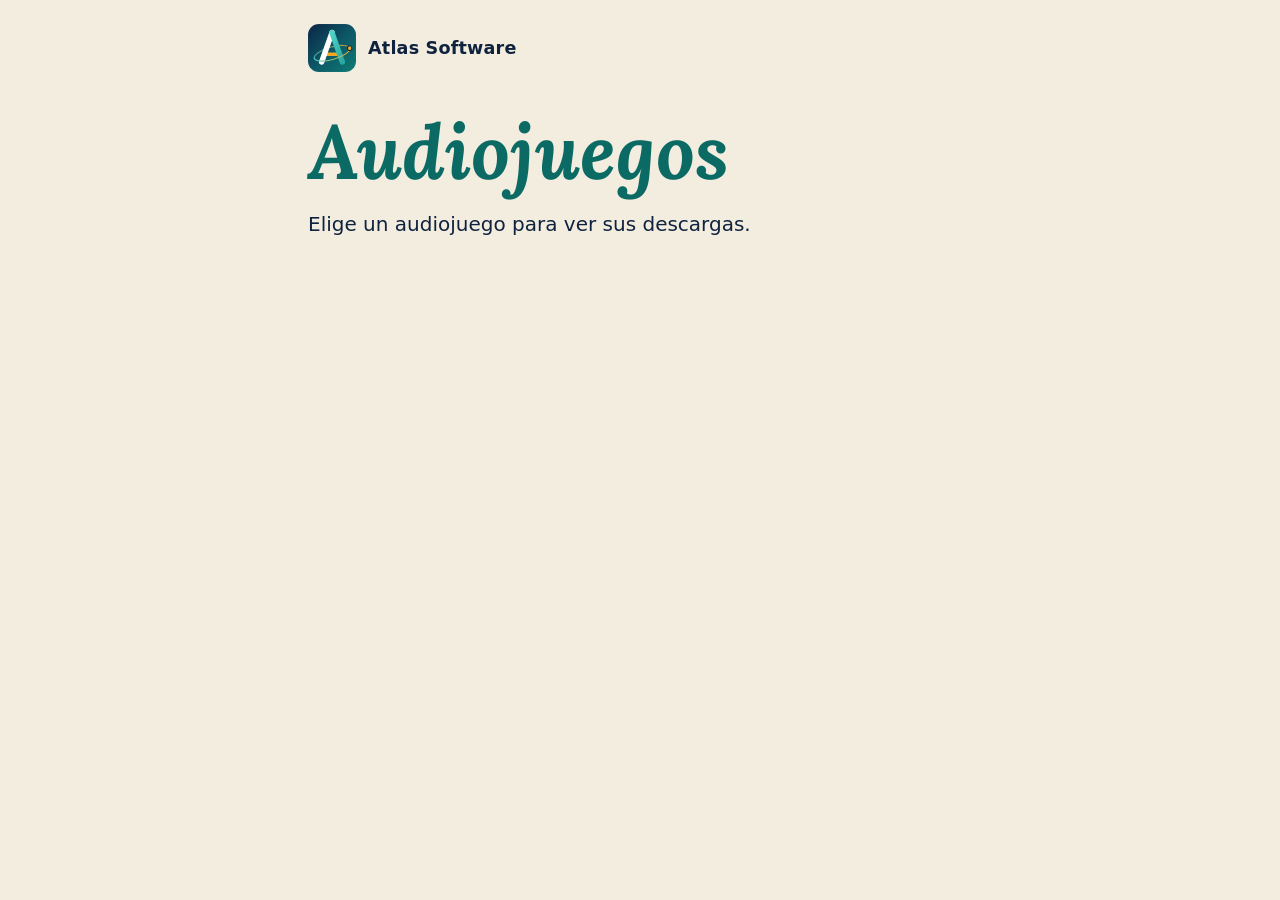
==== index.html @ cdf9dbcb "agregár el citio web" ====
<!DOCTYPE html>
<html lang="es-MX">
<head>
  <meta charset="utf-8">
  <meta name="viewport" content="width=device-width, initial-scale=1">
  <meta name="color-scheme" content="light dark">
  <meta name="robots" content="noindex, nofollow">
  <title>Audiojuegos · Atlas Software</title>
  <meta name="description" content="Descarga los audiojuegos de Atlas Software.">
  <link rel="icon" type="image/svg+xml" href="assets/logo.svg">
  <link rel="stylesheet" href="assets/estilo.css">
</head>
<body>
  <div class="pagina">
    <header class="marca">
      <img src="assets/logo.svg" alt="" width="48" height="48">
      <span>Atlas Software</span>
    </header>

    <main>
      <h1>Audiojuegos</h1>
      <p class="entrada">Elige un audiojuego para ver sus descargas.</p>
      <ul class="juegos">
      </ul>
    </main>
  </div>
</body>
</html>
---- assets/estilo.css ----
/* Atlas Software · sitio de descargas de audiojuegos
   Solo CSS local. Sin fuentes ni recursos externos. */

@font-face {
  font-family: "Lora Atlas";
  src: url("fonts/lora-bold-italic.woff2") format("woff2");
  font-weight: 700;
  font-style: italic;
  font-display: swap;
}

:root {
  color-scheme: light dark;
  --fondo: #f3ede0;
  --tinta: #10233e;
  --suave: #4b5a6b;
  --acento: #0b6b64;
  --resalte: #f5a623;
  --tarjeta: #fbf8f1;
  --borde: #d9d0bd;
  --boton-fondo: #10233e;
  --boton-texto: #f3ede0;
  --boton-hover-fondo: #f5a623;
  --boton-hover-texto: #10233e;
  --foco: #0b6b64;
  --serif: "Lora Atlas", Georgia, "Times New Roman", serif;
  --sans: system-ui, -apple-system, "Segoe UI", Roboto, "Helvetica Neue", Arial, sans-serif;
}

@media (prefers-color-scheme: dark) {
  :root {
    --fondo: #0e1b2e;
    --tinta: #f3ede0;
    --suave: #b4c0cd;
    --acento: #4fd1c5;
    --tarjeta: #14263d;
    --borde: #2b3f58;
    --boton-fondo: #f5a623;
    --boton-texto: #10233e;
    --boton-hover-fondo: #f3ede0;
    --boton-hover-texto: #10233e;
    --foco: #f5a623;
  }
}

*, *::before, *::after { box-sizing: border-box; }

html { -webkit-text-size-adjust: 100%; }

body {
  margin: 0;
  background: var(--fondo);
  color: var(--tinta);
  font-family: var(--sans);
  font-size: 1.125rem;
  line-height: 1.6;
}

.pagina {
  max-width: 44rem;
  margin: 0 auto;
  padding: 1.5rem 1.25rem 4rem;
}

/* Marca */
.marca {
  display: flex;
  align-items: center;
  gap: 0.75rem;
  margin: 0 0 2.5rem;
}
.marca img { width: 3rem; height: 3rem; display: block; }
.marca span { font-weight: 700; font-size: 1.1rem; letter-spacing: 0.01em; }

/* Titulares */
.etiqueta {
  margin: 0 0 0.25rem;
  color: var(--suave);
  font-size: 1rem;
}
h1 {
  margin: 0 0 1rem;
  font-family: var(--serif);
  font-style: italic;
  font-weight: 700;
  font-size: clamp(2.6rem, 11vw, 4.75rem);
  line-height: 1.05;
  color: var(--acento);
}
h2 {
  margin: 3rem 0 1rem;
  font-size: 1.5rem;
  line-height: 1.25;
}
h3 { margin: 0 0 0.5rem; font-size: 1.2rem; line-height: 1.3; }

p { margin: 0 0 1rem; }
.entrada { font-size: 1.25rem; max-width: 38rem; }

.marcador {
  display: inline;
  background: linear-gradient(transparent 55%, var(--resalte) 55%);
  padding: 0 0.15em;
  font-weight: 700;
}

/* Descargas */
.descargas {
  display: grid;
  gap: 1rem;
  margin: 0;
  padding: 0;
  list-style: none;
}
.descarga {
  background: var(--tarjeta);
  border: 1px solid var(--borde);
  border-radius: 0.9rem;
  padding: 1.25rem;
}
.descarga p { margin: 0.75rem 0 0; color: var(--suave); font-size: 1rem; }

.boton {
  display: inline-block;
  background: var(--boton-fondo);
  color: var(--boton-texto);
  font-weight: 700;
  font-size: 1.05rem;
  text-decoration: none;
  padding: 0.8rem 1.25rem;
  border-radius: 0.6rem;
  border: 2px solid transparent;
}
.boton:hover { background: var(--boton-hover-fondo); color: var(--boton-hover-texto); }

a:focus-visible, .boton:focus-visible, summary:focus-visible {
  outline: 4px solid var(--foco);
  outline-offset: 3px;
}

a { color: var(--acento); }

/* Lista de juegos (página principal) */
.juegos { margin: 0; padding: 0; list-style: none; display: grid; gap: 0.75rem; }
.juegos a {
  display: block;
  padding: 1rem 1.25rem;
  background: var(--tarjeta);
  border: 1px solid var(--borde);
  border-radius: 0.9rem;
  font-weight: 700;
  text-decoration: none;
  color: var(--tinta);
}
.juegos a:hover { border-color: var(--acento); }

/* Verificación */
.tabla-datos { overflow-x: auto; }
table { border-collapse: collapse; width: 100%; font-size: 0.95rem; }
caption { text-align: left; font-weight: 700; padding-bottom: 0.5rem; }
th, td { text-align: left; padding: 0.6rem 0.75rem; border-bottom: 1px solid var(--borde); vertical-align: top; }
td.hash { font-family: ui-monospace, "Cascadia Mono", Consolas, monospace; word-break: break-all; font-size: 0.85rem; }

dl.version { display: grid; grid-template-columns: max-content 1fr; gap: 0.25rem 1rem; margin: 0 0 1.5rem; }
dl.version dt { font-weight: 700; }
dl.version dd { margin: 0; }

.saltar {
  position: absolute;
  left: -999px;
  top: 0;
  background: var(--boton-fondo);
  color: var(--boton-texto);
  padding: 0.6rem 1rem;
  z-index: 10;
}
.saltar:focus { left: 0.5rem; top: 0.5rem; }

@media (min-width: 40rem) {
  .descargas { grid-template-columns: 1fr 1fr; }
}
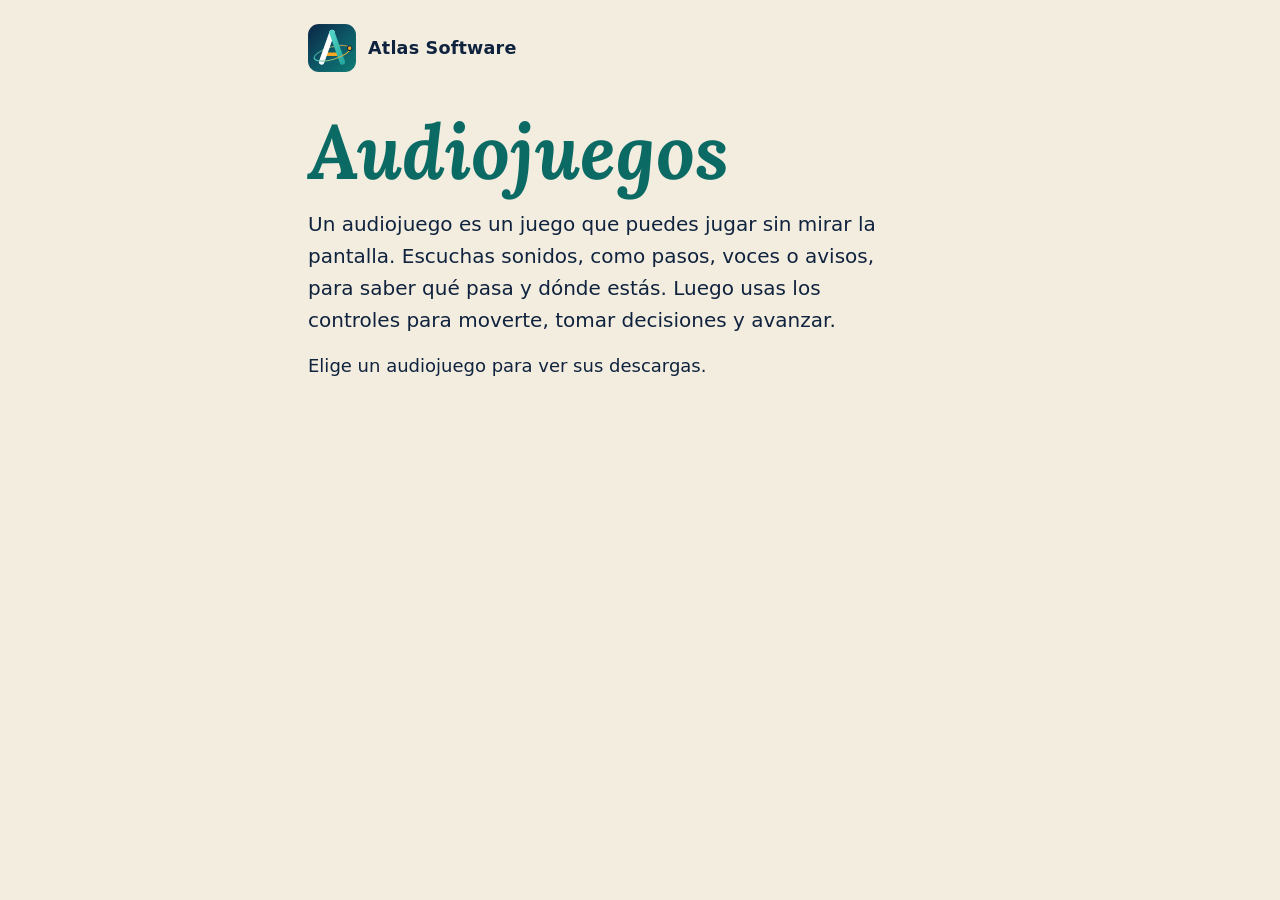
==== commit aae8135c: "Explicar qué es un audiojuego en la página principal Co-authored-by: arena-agent <297053741+arena-ag" ====
--- a/index.html
+++ b/index.html
@@ -4,7 +4,6 @@
   <meta charset="utf-8">
   <meta name="viewport" content="width=device-width, initial-scale=1">
   <meta name="color-scheme" content="light dark">
-  <meta name="robots" content="noindex, nofollow">
   <title>Audiojuegos · Atlas Software</title>
   <meta name="description" content="Descarga los audiojuegos de Atlas Software.">
   <link rel="icon" type="image/svg+xml" href="assets/logo.svg">
@@ -19,10 +18,11 @@
 
     <main>
       <h1>Audiojuegos</h1>
-      <p class="entrada">Elige un audiojuego para ver sus descargas.</p>
+      <p class="entrada">Un audiojuego es un juego que puedes jugar sin mirar la pantalla. Escuchas sonidos, como pasos, voces o avisos, para saber qué pasa y dónde estás. Luego usas los controles para moverte, tomar decisiones y avanzar.</p>
+      <p>Elige un audiojuego para ver sus descargas.</p>
       <ul class="juegos">
       </ul>
     </main>
   </div>
 </body>
-</html>
+</html>
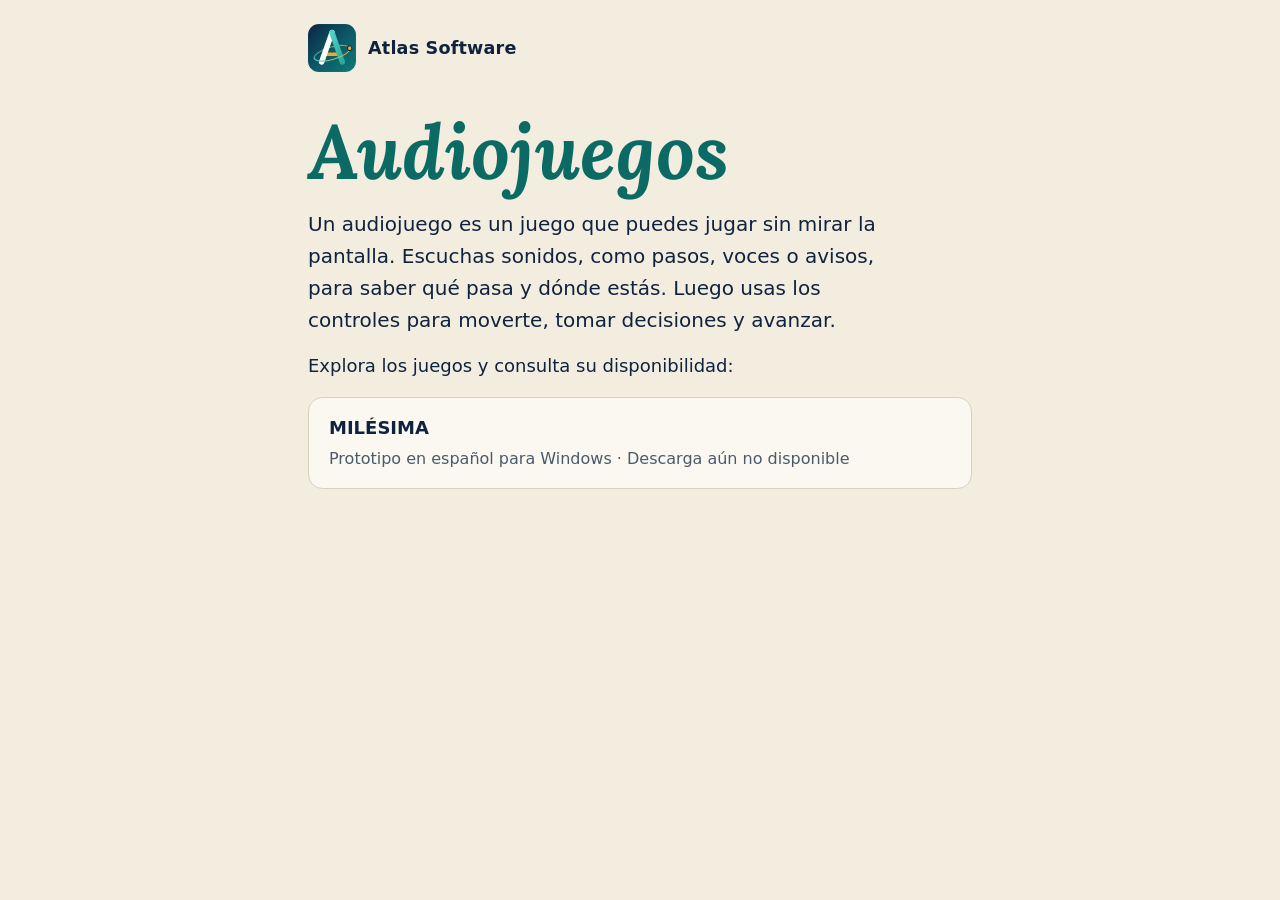
==== commit 652ea3b3: "Crear página del audiojuego MILÉSIMA Co-authored-by: arena-agent <297053741+arena-agent@users.norepl" ====
--- a/index.html
+++ b/index.html
@@ -5,7 +5,7 @@
   <meta name="viewport" content="width=device-width, initial-scale=1">
   <meta name="color-scheme" content="light dark">
   <title>Audiojuegos · Atlas Software</title>
-  <meta name="description" content="Descarga los audiojuegos de Atlas Software.">
+  <meta name="description" content="Conoce los audiojuegos de Atlas Software, incluido MILÉSIMA, un prototipo en español para Windows.">
   <link rel="icon" type="image/svg+xml" href="assets/logo.svg">
   <link rel="stylesheet" href="assets/estilo.css">
 </head>
@@ -19,8 +19,9 @@
     <main>
       <h1>Audiojuegos</h1>
       <p class="entrada">Un audiojuego es un juego que puedes jugar sin mirar la pantalla. Escuchas sonidos, como pasos, voces o avisos, para saber qué pasa y dónde estás. Luego usas los controles para moverte, tomar decisiones y avanzar.</p>
-      <p>Elige un audiojuego para ver sus descargas.</p>
+      <p>Explora los juegos y consulta su disponibilidad:</p>
       <ul class="juegos">
+        <li><a href="milesima/">MILÉSIMA <span class="juego-info">Prototipo en español para Windows · Descarga aún no disponible</span></a></li>
       </ul>
     </main>
   </div>
--- a/assets/estilo.css
+++ b/assets/estilo.css
@@ -153,6 +153,15 @@
   color: var(--tinta);
 }
 .juegos a:hover { border-color: var(--acento); }
+.juego-info { display: block; margin-top: 0.25rem; font-size: 1rem; font-weight: 400; color: var(--suave); }
+
+/* Página de MILÉSIMA */
+.marca-juego { margin-bottom: 1rem; }
+.volver { margin: 0 0 2rem; font-size: 1rem; }
+.senales { display: grid; gap: 0.75rem; margin: 1rem 0 0; padding: 0; list-style: none; }
+.senales li { padding: 1rem 1.25rem; background: var(--tarjeta); border: 1px solid var(--borde); border-radius: 0.9rem; }
+.senales strong, .senales span { display: block; }
+.senales strong { color: var(--acento); }
 
 /* Verificación */
 .tabla-datos { overflow-x: auto; }
@@ -178,4 +187,5 @@
 
 @media (min-width: 40rem) {
   .descargas { grid-template-columns: 1fr 1fr; }
+  .senales { grid-template-columns: repeat(3, minmax(0, 1fr)); }
 }
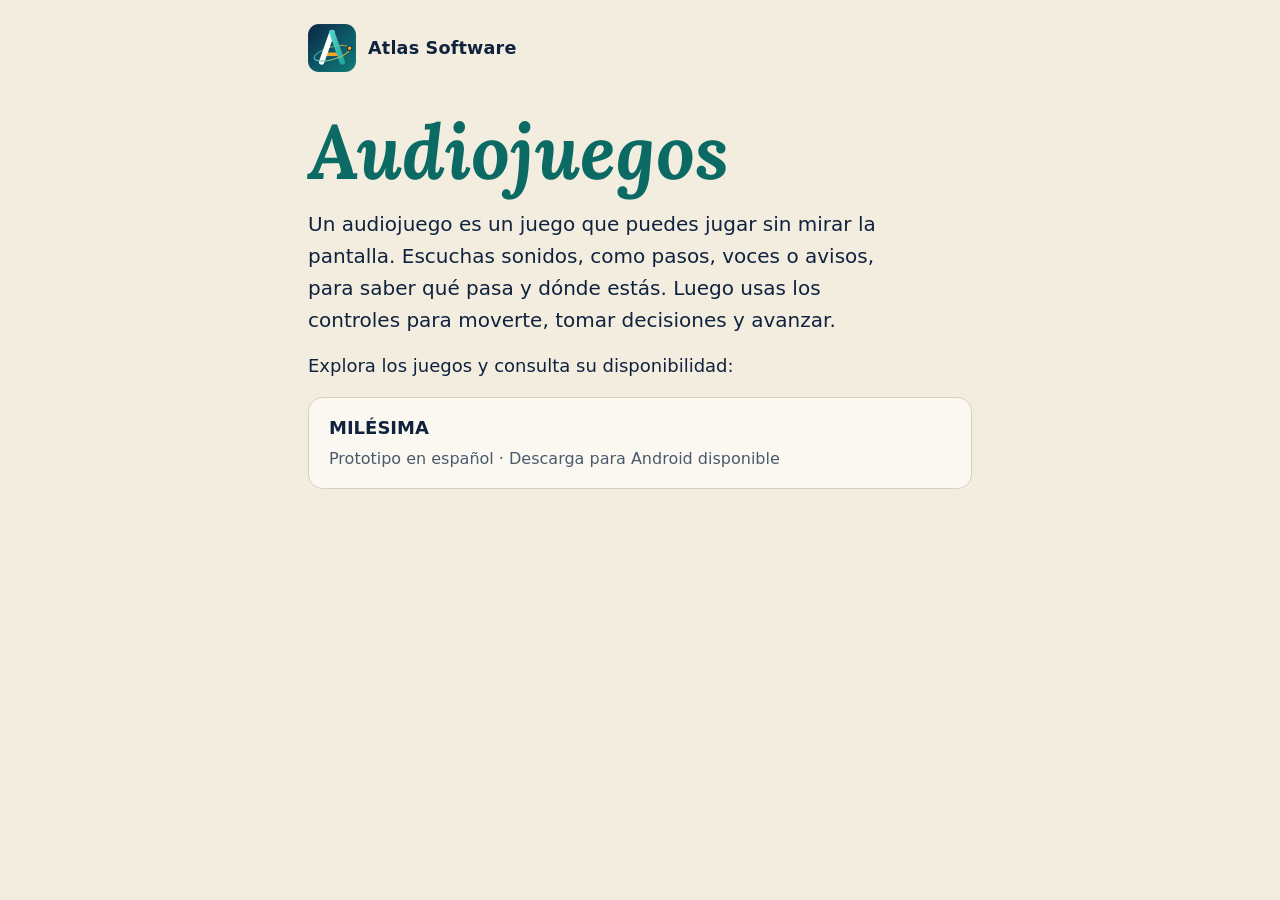
==== commit e4fc5670: "Marcar descarga de Milésima para Android como disponible" ====
--- a/index.html
+++ b/index.html
@@ -5,7 +5,7 @@
   <meta name="viewport" content="width=device-width, initial-scale=1">
   <meta name="color-scheme" content="light dark">
   <title>Audiojuegos · Atlas Software</title>
-  <meta name="description" content="Conoce los audiojuegos de Atlas Software, incluido MILÉSIMA, un prototipo en español para Windows.">
+  <meta name="description" content="Conoce los audiojuegos de Atlas Software, incluido MILÉSIMA, un prototipo en español para Android.">
   <link rel="icon" type="image/svg+xml" href="assets/logo.svg">
   <link rel="stylesheet" href="assets/estilo.css">
 </head>
@@ -21,9 +21,9 @@
       <p class="entrada">Un audiojuego es un juego que puedes jugar sin mirar la pantalla. Escuchas sonidos, como pasos, voces o avisos, para saber qué pasa y dónde estás. Luego usas los controles para moverte, tomar decisiones y avanzar.</p>
       <p>Explora los juegos y consulta su disponibilidad:</p>
       <ul class="juegos">
-        <li><a href="milesima/">MILÉSIMA <span class="juego-info">Prototipo en español para Windows · Descarga aún no disponible</span></a></li>
+        <li><a href="milesima/">MILÉSIMA <span class="juego-info">Prototipo en español · Descarga para Android disponible</span></a></li>
       </ul>
     </main>
   </div>
 </body>
-</html>+</html>
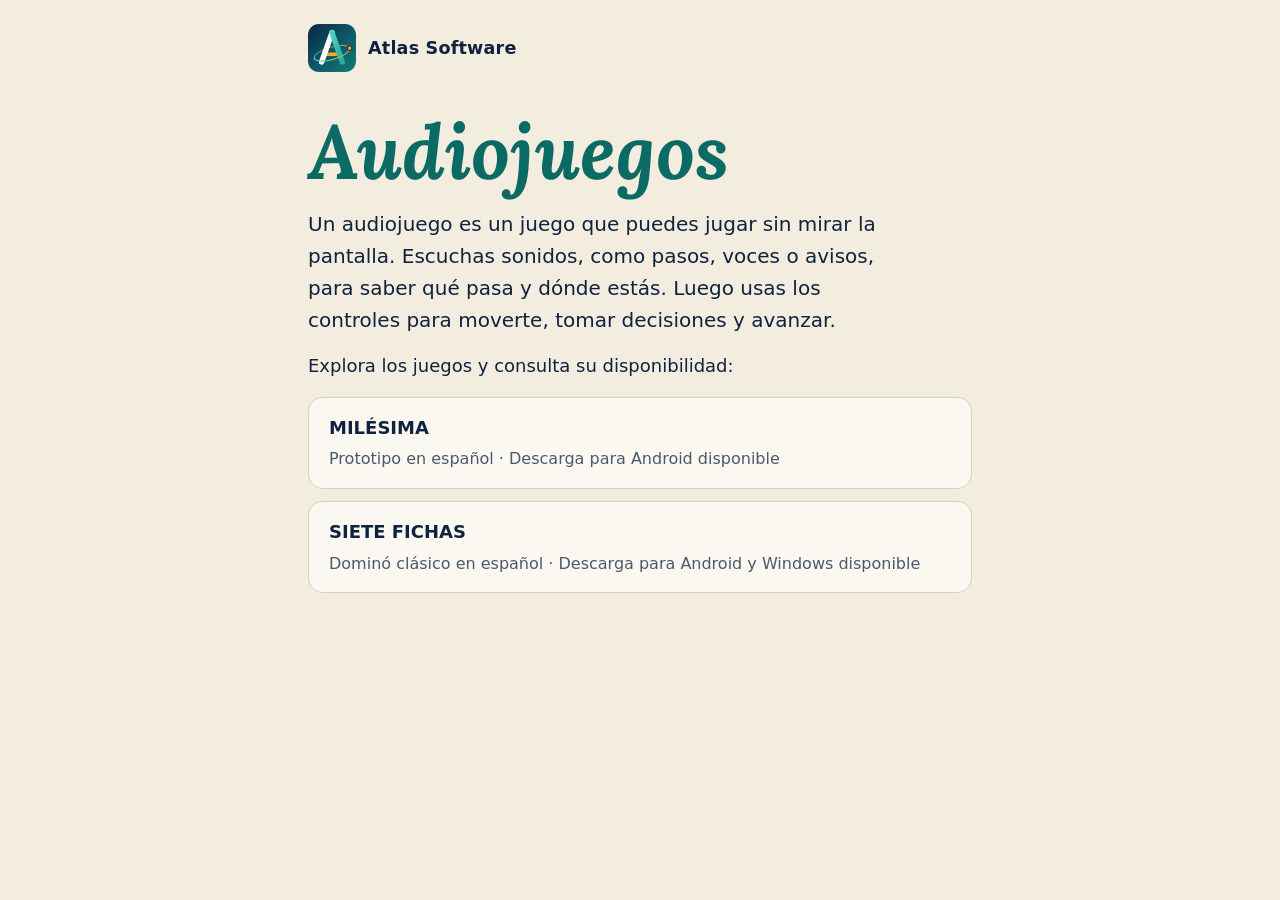
==== commit 0dfc7e88: "Agregar entrada de Siete fichas a la lista de juegos" ====
--- a/index.html
+++ b/index.html
@@ -5,7 +5,7 @@
   <meta name="viewport" content="width=device-width, initial-scale=1">
   <meta name="color-scheme" content="light dark">
   <title>Audiojuegos · Atlas Software</title>
-  <meta name="description" content="Conoce los audiojuegos de Atlas Software, incluido MILÉSIMA, un prototipo en español para Android.">
+  <meta name="description" content="Conoce los audiojuegos de Atlas Software: MILÉSIMA, un prototipo en español para Android, y SIETE FICHAS, dominó clásico por audio para Android y Windows.">
   <link rel="icon" type="image/svg+xml" href="assets/logo.svg">
   <link rel="stylesheet" href="assets/estilo.css">
 </head>
@@ -22,6 +22,7 @@
       <p>Explora los juegos y consulta su disponibilidad:</p>
       <ul class="juegos">
         <li><a href="milesima/">MILÉSIMA <span class="juego-info">Prototipo en español · Descarga para Android disponible</span></a></li>
+        <li><a href="siete-fichas/">SIETE FICHAS <span class="juego-info">Dominó clásico en español · Descarga para Android y Windows disponible</span></a></li>
       </ul>
     </main>
   </div>
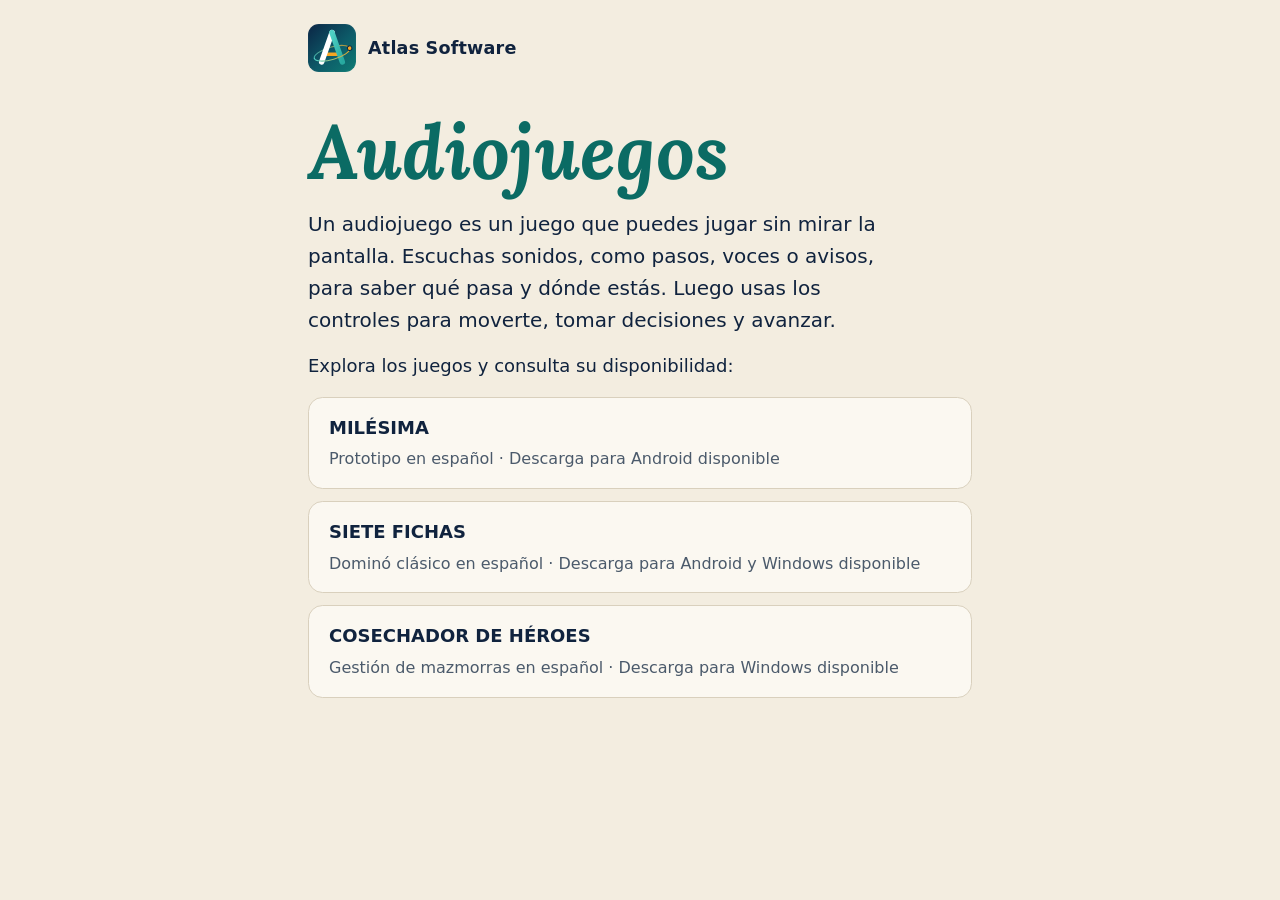
==== commit a4e67a1b: "Cosechador de Héroes: página del juego y entrada en el índice" ====
--- a/index.html
+++ b/index.html
@@ -5,7 +5,7 @@
   <meta name="viewport" content="width=device-width, initial-scale=1">
   <meta name="color-scheme" content="light dark">
   <title>Audiojuegos · Atlas Software</title>
-  <meta name="description" content="Conoce los audiojuegos de Atlas Software: MILÉSIMA, un prototipo en español para Android, y SIETE FICHAS, dominó clásico por audio para Android y Windows.">
+  <meta name="description" content="Conoce los audiojuegos de Atlas Software: MILÉSIMA, un prototipo en español para Android, SIETE FICHAS, dominó clásico por audio para Android y Windows, y COSECHADOR DE HÉROES, gestión de mazmorras por audio para Windows.">
   <link rel="icon" type="image/svg+xml" href="assets/logo.svg">
   <link rel="stylesheet" href="assets/estilo.css">
 </head>
@@ -23,6 +23,7 @@
       <ul class="juegos">
         <li><a href="milesima/">MILÉSIMA <span class="juego-info">Prototipo en español · Descarga para Android disponible</span></a></li>
         <li><a href="siete-fichas/">SIETE FICHAS <span class="juego-info">Dominó clásico en español · Descarga para Android y Windows disponible</span></a></li>
+        <li><a href="cosechador/">COSECHADOR DE HÉROES <span class="juego-info">Gestión de mazmorras en español · Descarga para Windows disponible</span></a></li>
       </ul>
     </main>
   </div>
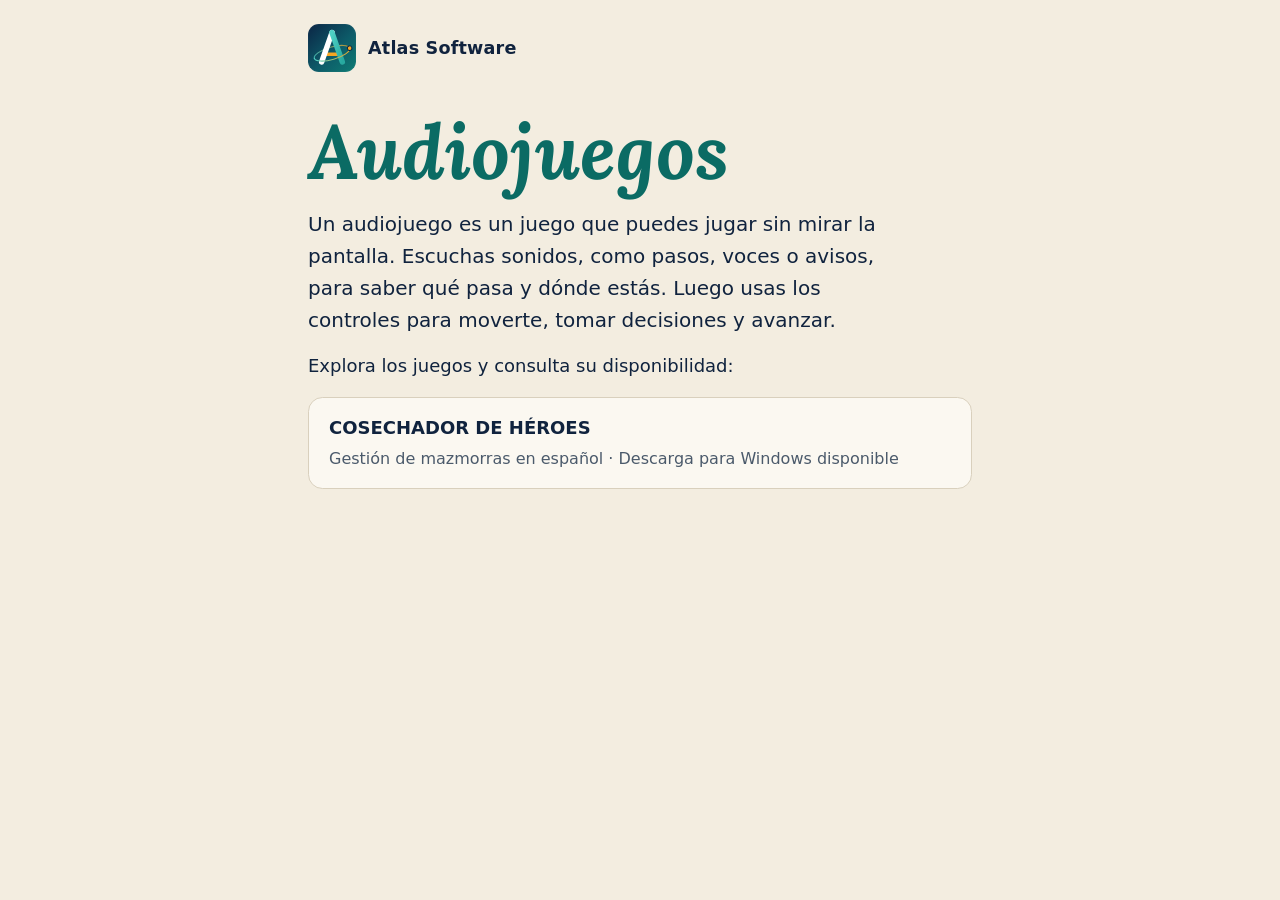
==== commit 87786a3b: "Quitar Milésima y Siete fichas del índice; queda solo Cosechador de Héroes" ====
--- a/index.html
+++ b/index.html
@@ -5,7 +5,7 @@
   <meta name="viewport" content="width=device-width, initial-scale=1">
   <meta name="color-scheme" content="light dark">
   <title>Audiojuegos · Atlas Software</title>
-  <meta name="description" content="Conoce los audiojuegos de Atlas Software: MILÉSIMA, un prototipo en español para Android, SIETE FICHAS, dominó clásico por audio para Android y Windows, y COSECHADOR DE HÉROES, gestión de mazmorras por audio para Windows.">
+  <meta name="description" content="Conoce COSECHADOR DE HÉROES, un audiojuego de gestión de mazmorras en español para Windows, de Atlas Software.">
   <link rel="icon" type="image/svg+xml" href="assets/logo.svg">
   <link rel="stylesheet" href="assets/estilo.css">
 </head>
@@ -21,8 +21,6 @@
       <p class="entrada">Un audiojuego es un juego que puedes jugar sin mirar la pantalla. Escuchas sonidos, como pasos, voces o avisos, para saber qué pasa y dónde estás. Luego usas los controles para moverte, tomar decisiones y avanzar.</p>
       <p>Explora los juegos y consulta su disponibilidad:</p>
       <ul class="juegos">
-        <li><a href="milesima/">MILÉSIMA <span class="juego-info">Prototipo en español · Descarga para Android disponible</span></a></li>
-        <li><a href="siete-fichas/">SIETE FICHAS <span class="juego-info">Dominó clásico en español · Descarga para Android y Windows disponible</span></a></li>
         <li><a href="cosechador/">COSECHADOR DE HÉROES <span class="juego-info">Gestión de mazmorras en español · Descarga para Windows disponible</span></a></li>
       </ul>
     </main>
